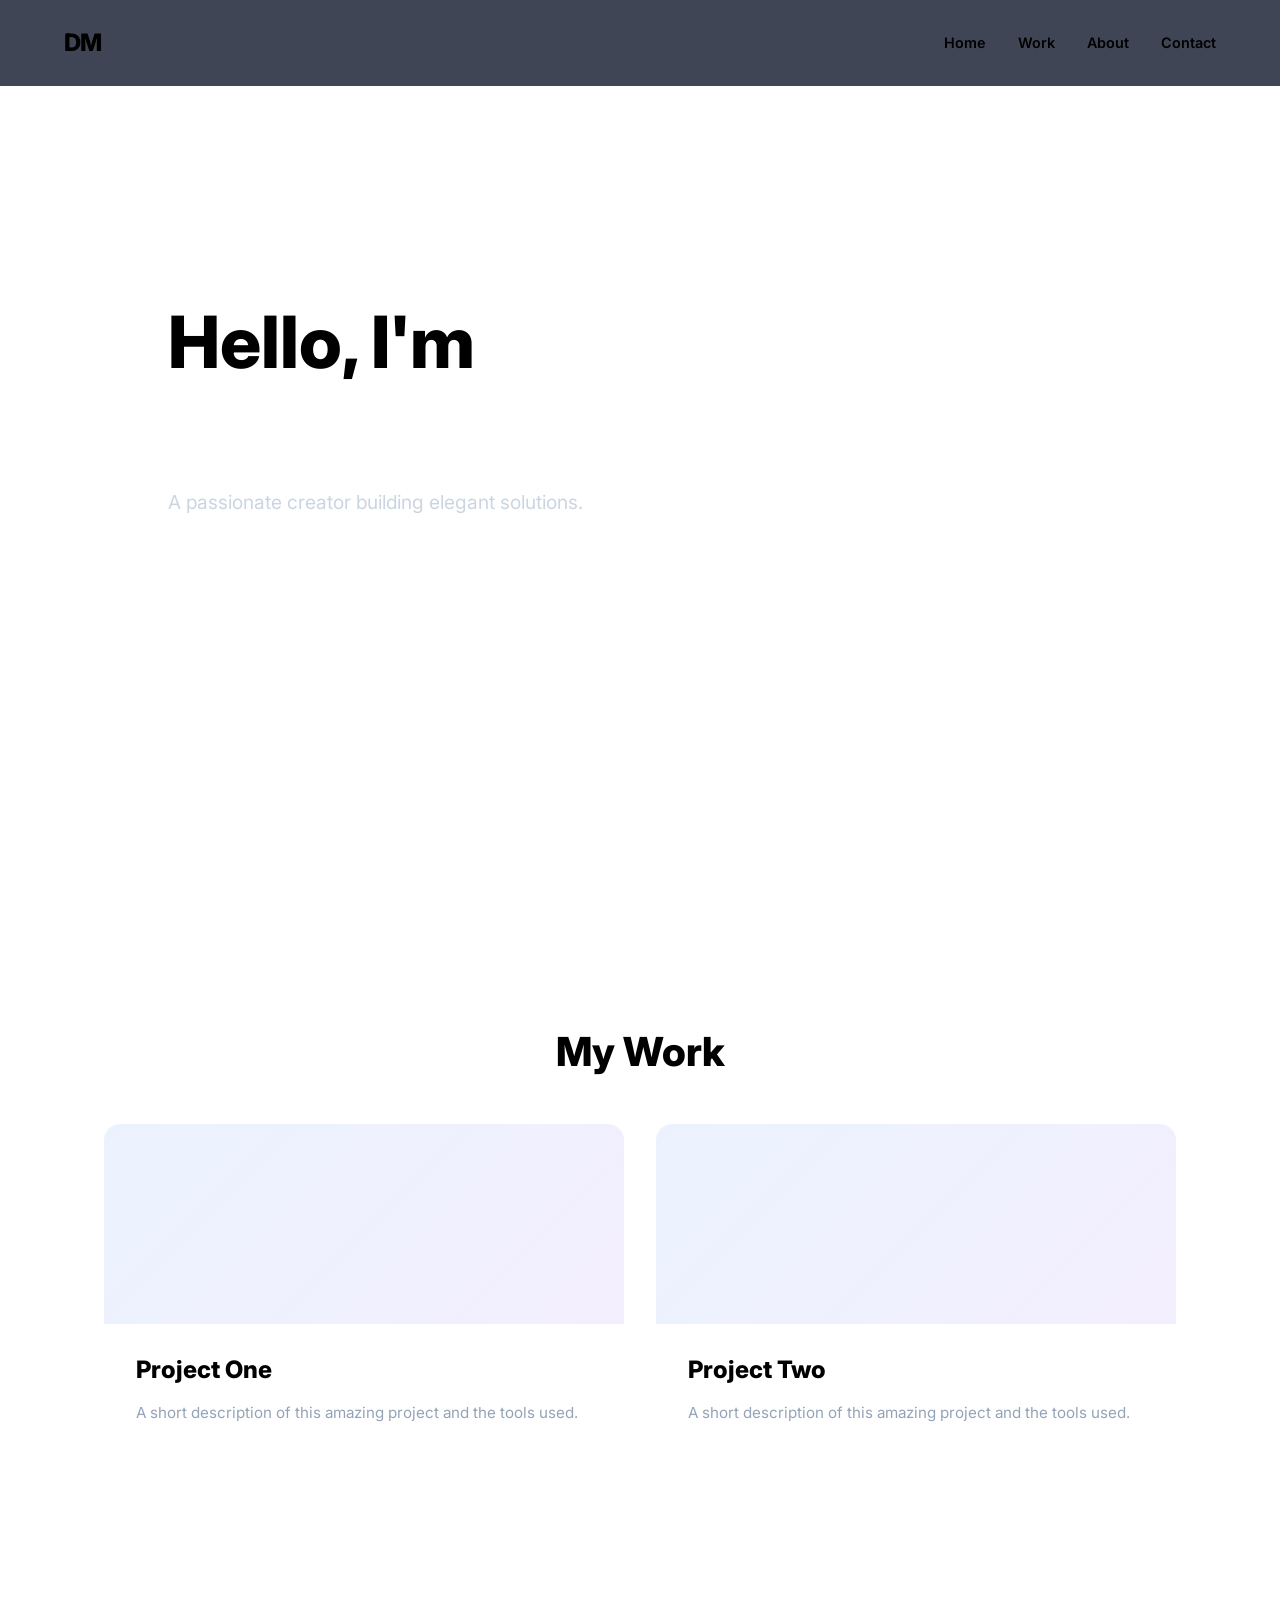
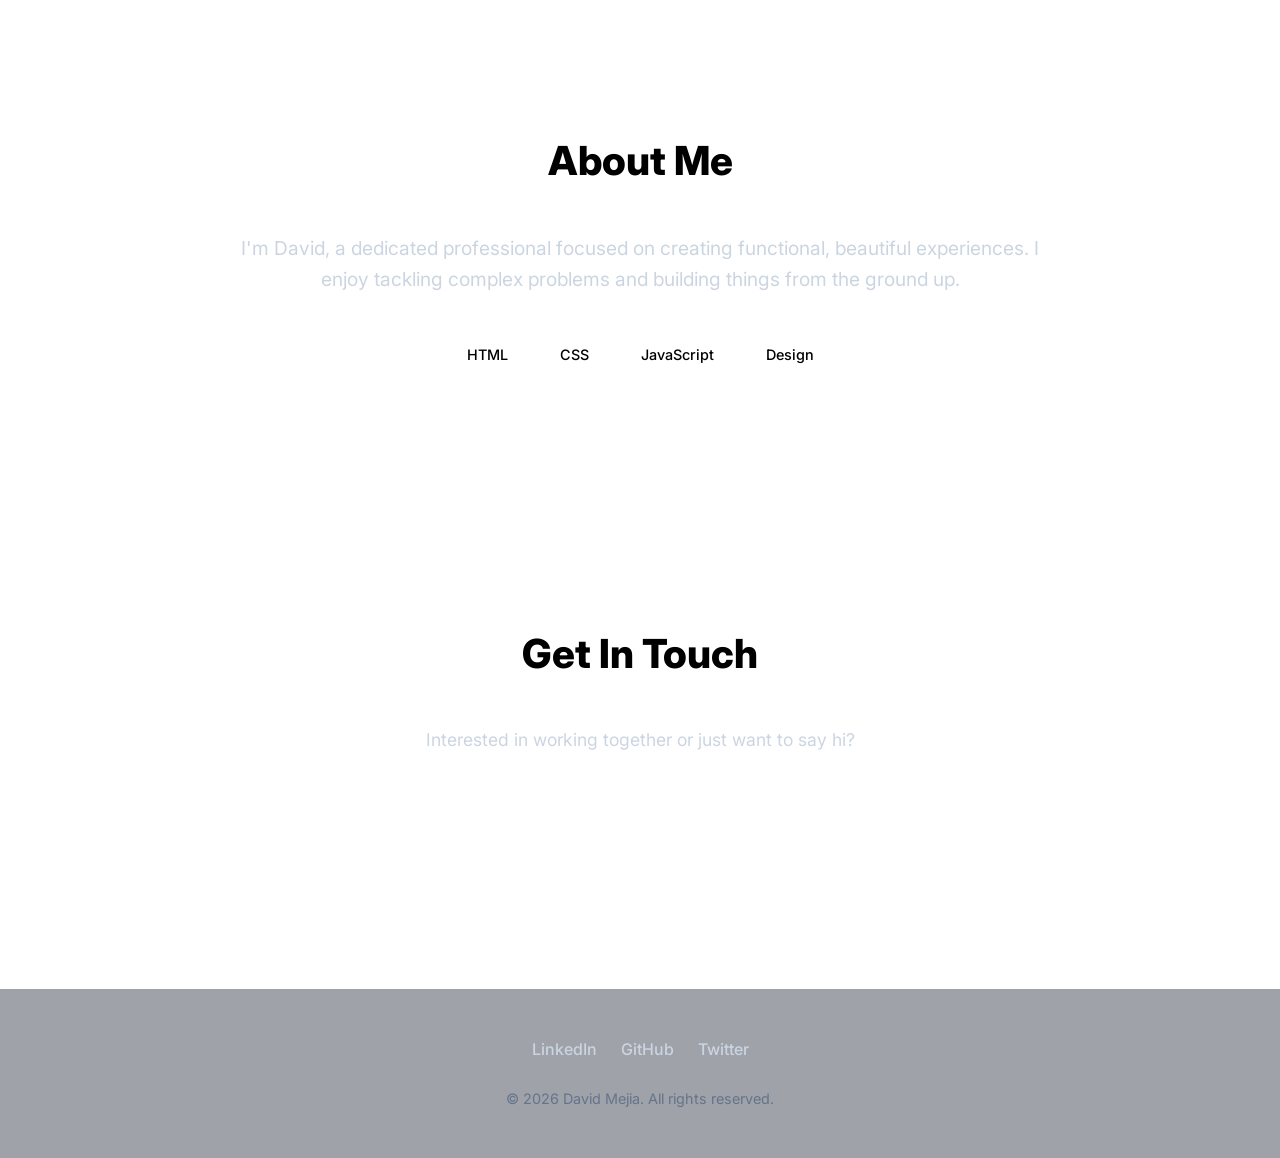
==== index.html @ f3f40699 "new edits" ====
<!DOCTYPE html>
<html lang="en">
<head>
    <meta charset="UTF-8">
    <meta name="viewport" content="width=device-width, initial-scale=1.0">
    <title>David Mejia | Portfolio</title>
    <meta name="description" content="Portfolio of David Mejia.">
    <link rel="preconnect" href="https://fonts.googleapis.com">
    <link rel="preconnect" href="https://fonts.gstatic.com" crossorigin>
    <link href="https://fonts.googleapis.com/css2?family=Inter:wght@300;400;600;800&display=swap" rel="stylesheet">
    <link rel="stylesheet" href="mejiadav.css">
</head>
<body>
    <nav class="navbar">
        <a href="#home" class="logo">DM</a>
        <ul class="nav-links" id="navLinks">
            <li><a href="#home">Home</a></li>
            <li><a href="work.html">Work</a></li>
            <li><a href="#about">About</a></li>
            <li><a href="#contact">Contact</a></li>
        </ul>
        <div class="hamburger" id="hamburger">
            <span class="bar"></span>
            <span class="bar"></span>
            <span class="bar"></span>
        </div>
    </nav>

    <main>
        <section id="home" class="hero section">
            <div class="hero-shape"></div>
            <div class="hero-content">
                <h1>Hello, I'm <span class="highlight">David Mejia</span></h1>
                <p>A passionate creator building elegant solutions.</p>
                <a href="work.html" class="btn">Here's my work &rarr;</a>
            </div>
        </section>

        <section id="work" class="section">
            <h2>My Work</h2>
            <div class="project-grid">
                <a href="work.html" class="project-card">
                    <div class="project-img-placeholder"></div>
                    <div class="project-info">
                        <h3>Project One</h3>
                        <p>A short description of this amazing project and the tools used.</p>
                    </div>
                </a>
                <div class="project-card">
                    <div class="project-img-placeholder"></div>
                    <div class="project-info">
                        <h3>Project Two</h3>
                        <p>A short description of this amazing project and the tools used.</p>
                    </div>
                </div>
            </div>
        </section>

        <section id="about" class="section">
            <h2>About Me</h2>
            <p class="section-text">
                I'm David, a dedicated professional focused on creating functional, beautiful experiences.
                I enjoy tackling complex problems and building things from the ground up.
            </p>
            <div class="skills">
                <span class="skill-tag">HTML</span>
                <span class="skill-tag">CSS</span>
                <span class="skill-tag">JavaScript</span>
                <span class="skill-tag">Design</span>
            </div>
        </section>

        <section id="contact" class="section contact">
            <h2>Get In Touch</h2>
            <p class="section-text">Interested in working together or just want to say hi?</p>
            <a href="mailto:davidmejia14420@gmail.com" class="btn btn-outline contact-btn">Email Me</a>
        </section>
    </main>

    <footer class="footer">
        <div class="footer-content">
            <div class="socials">
                <a href="#" class="social-link">LinkedIn</a>
                <a href="#" class="social-link">GitHub</a>
                <a href="#" class="social-link">Twitter</a>
            </div>
            <p>&copy; 2026 David Mejia. All rights reserved.</p>
        </div>
    </footer>

    <script>
        const hamburger = document.getElementById('hamburger');
        const navLinks = document.getElementById('navLinks');
        if (hamburger) {
            hamburger.addEventListener('click', () => {
                hamburger.classList.toggle('active');
                navLinks.classList.toggle('active');
            });
        }
    </script>
</body>
</html>
---- mejiadav.css ----
root {
    --bg-color: #0f172a;
    --text-color: #f8fafc;
    --primary-color: #3b82f6;
    --secondary-color: #8b5cf6;
    --card-bg: rgba(30, 41, 59, 0.7);
    --border-color: rgba(255, 255, 255, 0.1);
}

* {
    margin: 0;
    padding: 0;
    box-sizing: border-box;
}

body {
    font-family: 'Inter', sans-serif;
    background-color: var(--bg-color);
    color: var(--text-color);
    line-height: 1.6;
    overflow-x: hidden;
}

html {
    scroll-behavior: smooth;
}

/* Typography */
h1, h2, h3 {
    font-weight: 800;
    line-height: 1.2;
}

a {
    text-decoration: none;
    color: inherit;
}

/* Navbar */
.navbar {
    position: fixed;
    top: 0;
    width: 100%;
    padding: 1.5rem 5%;
    display: flex;
    justify-content: space-between;
    align-items: center;
    z-index: 100;
    background: rgba(15, 23, 42, 0.8);
    backdrop-filter: blur(12px);
    border-bottom: 1px solid var(--border-color);
    transition: all 0.3s ease;
}

.logo {
    font-size: 1.5rem;
    font-weight: 800;
    letter-spacing: -1px;
}

.nav-links {
    display: flex;
    list-style: none;
    gap: 2rem;
}

.nav-links a {
    font-size: 0.9rem;
    font-weight: 600;
    transition: color 0.3s ease;
}

.nav-links a:hover {
    color: var(--primary-color);
}

.hamburger {
    display: none;
    cursor: pointer;
}

.bar {
    display: block;
    width: 25px;
    height: 3px;
    margin: 5px auto;
    transition: all 0.3s ease-in-out;
    background-color: var(--text-color);
}

/* Buttons */
.btn {
    display: inline-block;
    padding: 0.8rem 2rem;
    background: linear-gradient(135deg, var(--primary-color), var(--secondary-color));
    color: white;
    font-weight: 600;
    border-radius: 50px;
    transition: transform 0.3s ease, box-shadow 0.3s ease;
    border: none;
    cursor: pointer;
}

.btn:hover {
    transform: translateY(-2px);
    box-shadow: 0 10px 20px rgba(59, 130, 246, 0.3);
}

.btn-outline {
    background: transparent;
    border: 2px solid var(--primary-color);
}

.btn-outline:hover {
    background: rgba(59, 130, 246, 0.1);
    box-shadow: none;
}

/* Sections */
.section {
    padding: 8rem 5%;
    max-width: 1200px;
    margin: 0 auto;
}

.section h2 {
    font-size: 2.5rem;
    margin-bottom: 3rem;
    text-align: center;
}

.section-text {
    max-width: 800px;
    margin: 0 auto;
    text-align: center;
    font-size: 1.2rem;
    color: #cbd5e1;
}

/* Hero */
.hero {
    height: 100vh;
    display: flex;
    align-items: center;
    justify-content: space-between;
    padding: 0 10%;
    position: relative;
    overflow: hidden;
}

.hero-content {
    max-width: 600px;
    z-index: 2;
}

.hero h1 {
    font-size: 4.5rem;
    margin-bottom: 1rem;
}

.highlight {
    background: linear-gradient(270deg, var(--primary-color), #06b6d4, var(--secondary-color), var(--primary-color));
    background-size: 200% 200%;
    -webkit-background-clip: text;
    -webkit-text-fill-color: transparent;
    animation: gradientShift 4s ease infinite;
    display: inline-block;
}

@keyframes gradientShift {
    0% { background-position: 0% 50%; }
    50% { background-position: 100% 50%; }
    100% { background-position: 0% 50%; }
}

.skill-tag {
    background: rgba(255, 255, 255, 0.05);
    border: 1px solid var(--border-color);
    padding: 0.5rem 1.25rem;
    border-radius: 9999px;
    font-size: 0.9rem;
    font-weight: 500;
    color: var(--primary-color);
    backdrop-filter: blur(4px);
    transition: all 0.3s ease;
}

.skill-tag:hover {
    background: rgba(59, 130, 246, 0.2);
    transform: translateY(-2px);
    box-shadow: 0 4px 12px rgba(59, 130, 246, 0.3);
}

.hero p {
    font-size: 1.2rem;
    color: #cbd5e1;
    margin-bottom: 2rem;
}

.hero-shape {
    position: absolute;
    right: 5%;
    top: 50%;
    transform: translateY(-50%);
    width: 40vw;
    height: 40vw;
    background: radial-gradient(circle, var(--secondary-color) 0%, transparent 70%);
    opacity: 0.3;
    border-radius: 50%;
    filter: blur(60px);
    z-index: 1;
    animation: float 8s ease-in-out infinite;
}

@keyframes float {
    0% { transform: translateY(-50%) scale(1); }
    50% { transform: translateY(-55%) scale(1.05); }
    100% { transform: translateY(-50%) scale(1); }
}

/* Projects */
.project-grid {
    display: grid;
    grid-template-columns: repeat(auto-fit, minmax(300px, 1fr));
    gap: 2rem;
}

.project-card {
    background: var(--card-bg);
    border: 1px solid var(--border-color);
    border-radius: 16px;
    transition: transform 0.3s ease, border-color 0.3s ease, box-shadow 0.3s ease;
    backdrop-filter: blur(10px);
    display: block;
    overflow: hidden;
}

.project-card:hover {
    transform: translateY(-5px);
    border-color: var(--primary-color);
    box-shadow: 0 10px 30px rgba(0, 0, 0, 0.2);
}

.project-img-placeholder {
    width: 100%;
    height: 200px;
    background: linear-gradient(135deg, rgba(59, 130, 246, 0.1), rgba(139, 92, 246, 0.1));
    border-bottom: 1px solid var(--border-color);
    position: relative;
    overflow: hidden;
}

.project-img-placeholder::after {
    content: '';
    position: absolute;
    top: 0;
    left: -100%;
    width: 50%;
    height: 100%;
    background: linear-gradient(to right, transparent, rgba(255,255,255,0.05), transparent);
    transform: skewX(-20deg);
    animation: shine 4s infinite;
}

@keyframes shine {
    0% { left: -100%; }
    20% { left: 200%; }
    100% { left: 200%; }
}

.project-info {
    padding: 2rem;
}

.project-card:hover {
    transform: translateY(-5px);
    border-color: var(--primary-color);
}

.project-card h3 {
    margin-bottom: 1rem;
    font-size: 1.5rem;
}

.project-card p {
    color: #94a3b8;
    margin-bottom: 1.5rem;
    font-size: 0.95rem;
}

.project-link {
    color: var(--primary-color);
    font-weight: 600;
}

.project-link:hover {
    text-decoration: underline;
}

/* Contact */
.contact {
    text-align: center;
}

.contact p {
    color: #cbd5e1;
    margin-bottom: 2rem;
    font-size: 1.1rem;
}

.contact-btn {
    margin-top: 1.5rem;
}

/* Skills */
.skills {
    display: flex;
    gap: 0.75rem;
    justify-content: center;
    flex-wrap: wrap;
    margin-top: 2.5rem;
}

/* Footer */
.footer {
    padding: 3rem 5%;
    border-top: 1px solid var(--border-color);
    background: rgba(15, 23, 42, 0.4);
}

.footer-content {
    max-width: 1200px;
    margin: 0 auto;
    display: flex;
    flex-direction: column;
    align-items: center;
    gap: 1.5rem;
}

.socials {
    display: flex;
    gap: 1.5rem;
}

.social-link {
    color: #cbd5e1;
    font-weight: 500;
    transition: color 0.3s ease;
}

.social-link:hover {
    color: var(--primary-color);
}

.footer p {
    color: #64748b;
    font-size: 0.9rem;
}

/* Responsive */
@media (max-width: 768px) {
    .nav-links {
        position: fixed;
        left: -100%;
        top: 70px;
        gap: 0;
        flex-direction: column;
        background: var(--bg-color);
        width: 100%;
        text-align: center;
        transition: 0.3s;
        border-bottom: 1px solid var(--border-color);
    }

    .nav-links.active {
        left: 0;
    }

    .nav-links li {
        margin: 1.5rem 0;
    }

    .hamburger {
        display: block;
    }

    .hamburger.active .bar:nth-child(2) {
        opacity: 0;
    }

    .hamburger.active .bar:nth-child(1) {
        transform: translateY(8px) rotate(45deg);
    }

    .hamburger.active .bar:nth-child(3) {
        transform: translateY(-8px) rotate(-45deg);
    }

    .hero {
        padding: 0 5%;
        text-align: center;
        justify-content: center;
    }

    .hero-content {
        margin-top: -50px;
    }

    .hero h1 {
        font-size: 3rem;
    }

    .hero-shape {
        width: 80vw;
        height: 80vw;
        right: 10%;
    }
}
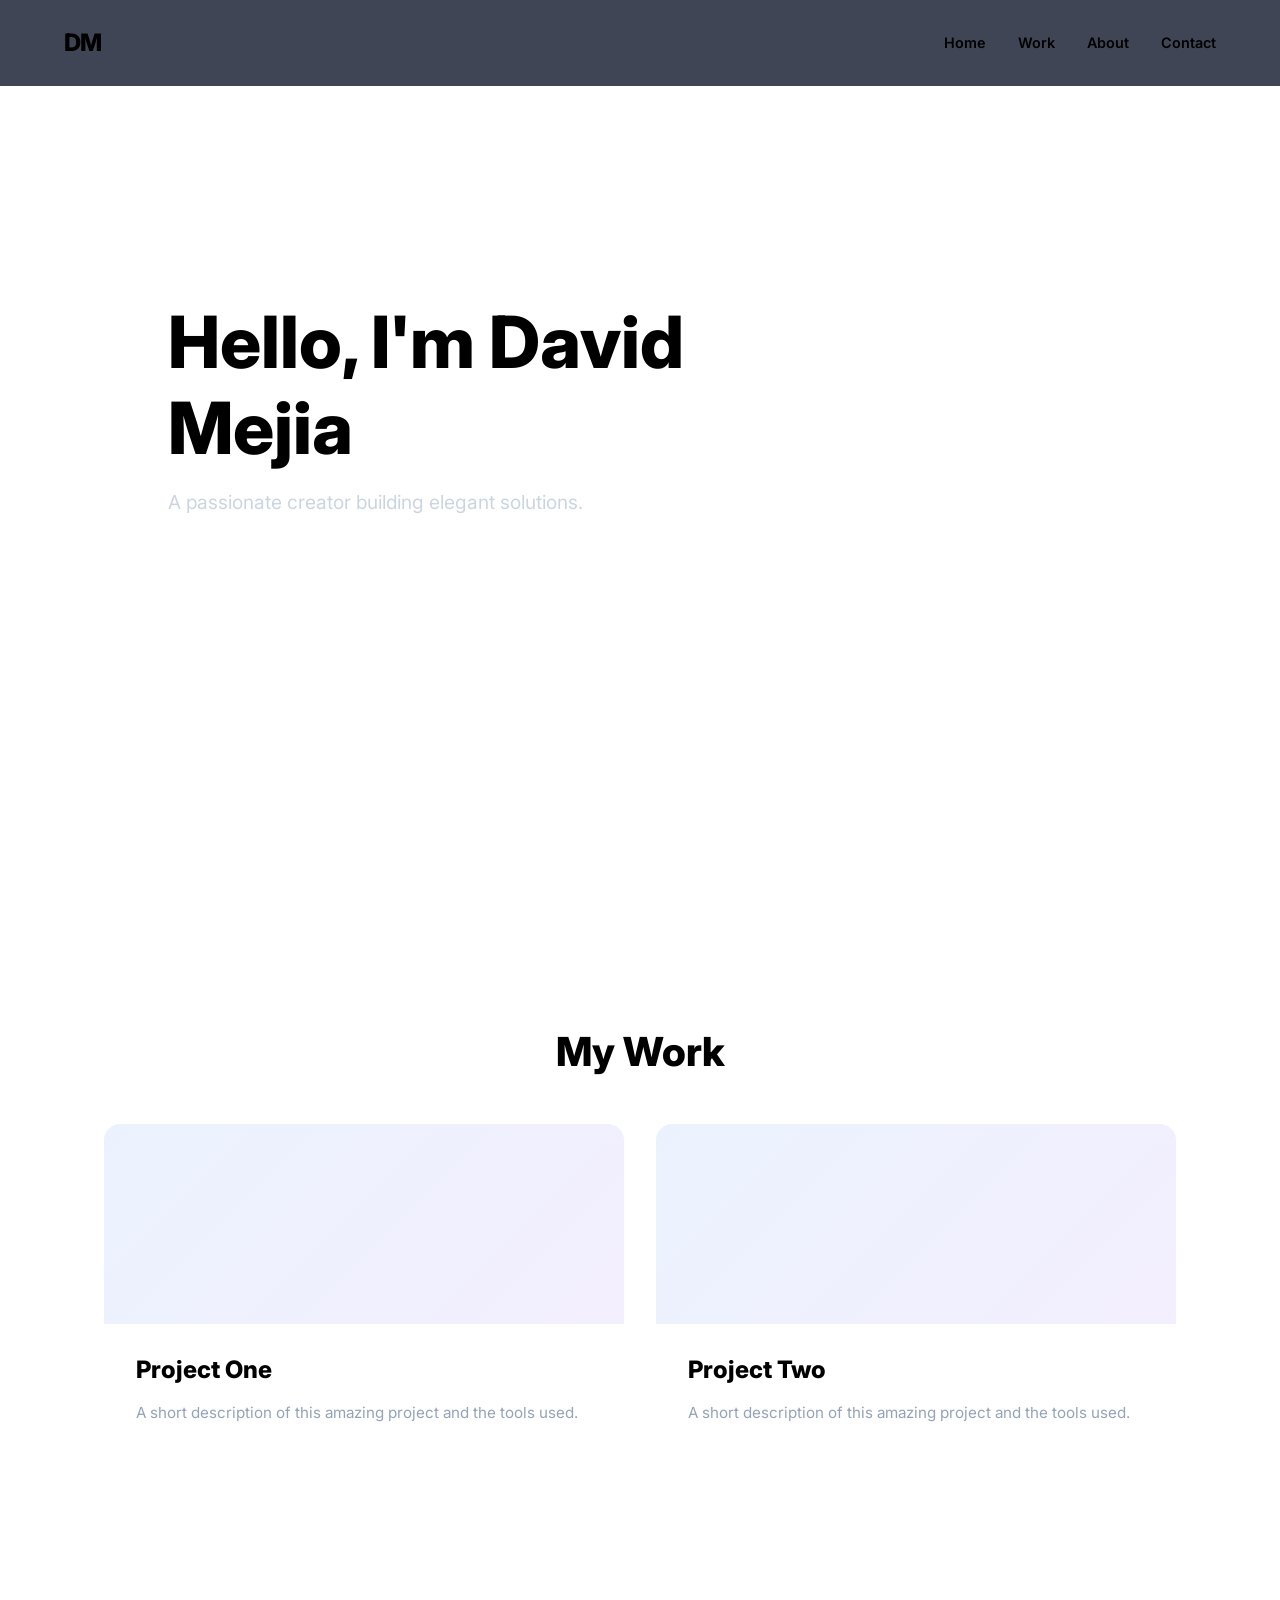
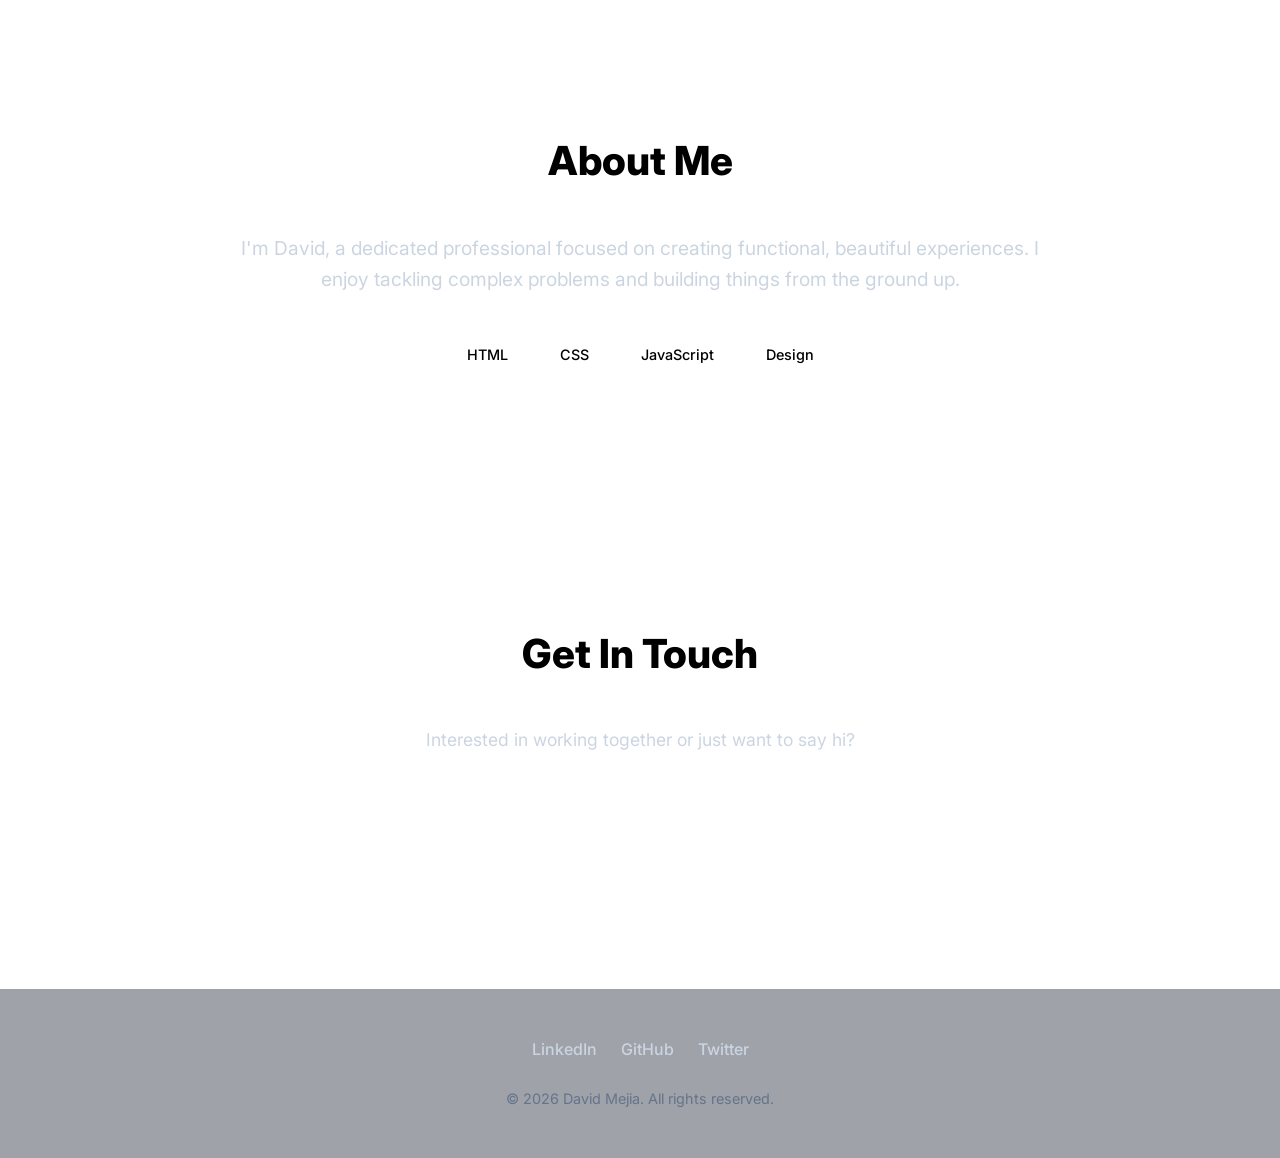
==== commit c1d13352: "update" ====
--- a/index.html
+++ b/index.html
@@ -15,7 +15,7 @@
         <a href="#home" class="logo">DM</a>
         <ul class="nav-links" id="navLinks">
             <li><a href="#home">Home</a></li>
-            <li><a href="work.html">Work</a></li>
+            <li><a href="#work">Work</a></li>
             <li><a href="#about">About</a></li>
             <li><a href="#contact">Contact</a></li>
         </ul>
@@ -30,7 +30,7 @@
         <section id="home" class="hero section">
             <div class="hero-shape"></div>
             <div class="hero-content">
-                <h1>Hello, I'm <span class="highlight">David Mejia</span></h1>
+                <h1>Hello, I'm David Mejia</h1>
                 <p>A passionate creator building elegant solutions.</p>
                 <a href="work.html" class="btn">Here's my work &rarr;</a>
             </div>
@@ -46,13 +46,13 @@
                         <p>A short description of this amazing project and the tools used.</p>
                     </div>
                 </a>
-                <div class="project-card">
+                <a href="work2.html" class="project-card">
                     <div class="project-img-placeholder"></div>
                     <div class="project-info">
                         <h3>Project Two</h3>
                         <p>A short description of this amazing project and the tools used.</p>
                     </div>
-                </div>
+                </a>
             </div>
         </section>
 
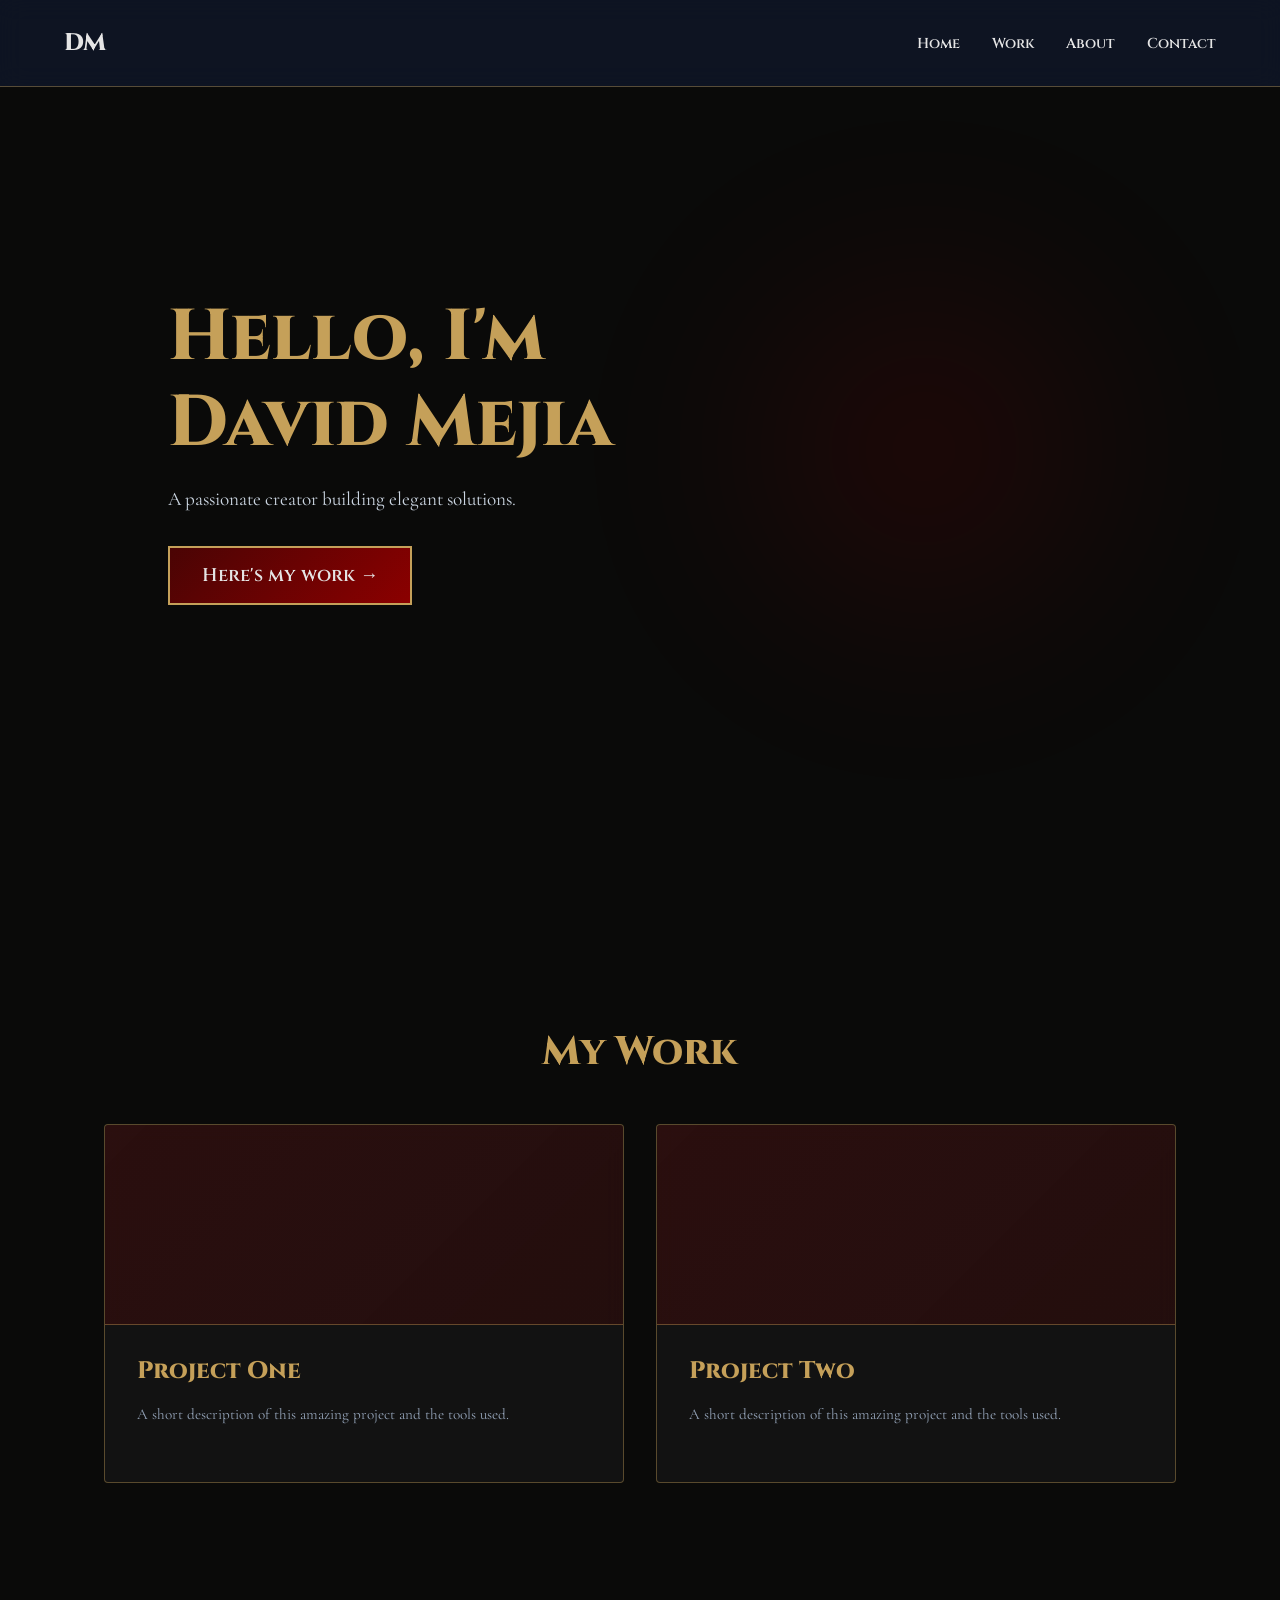
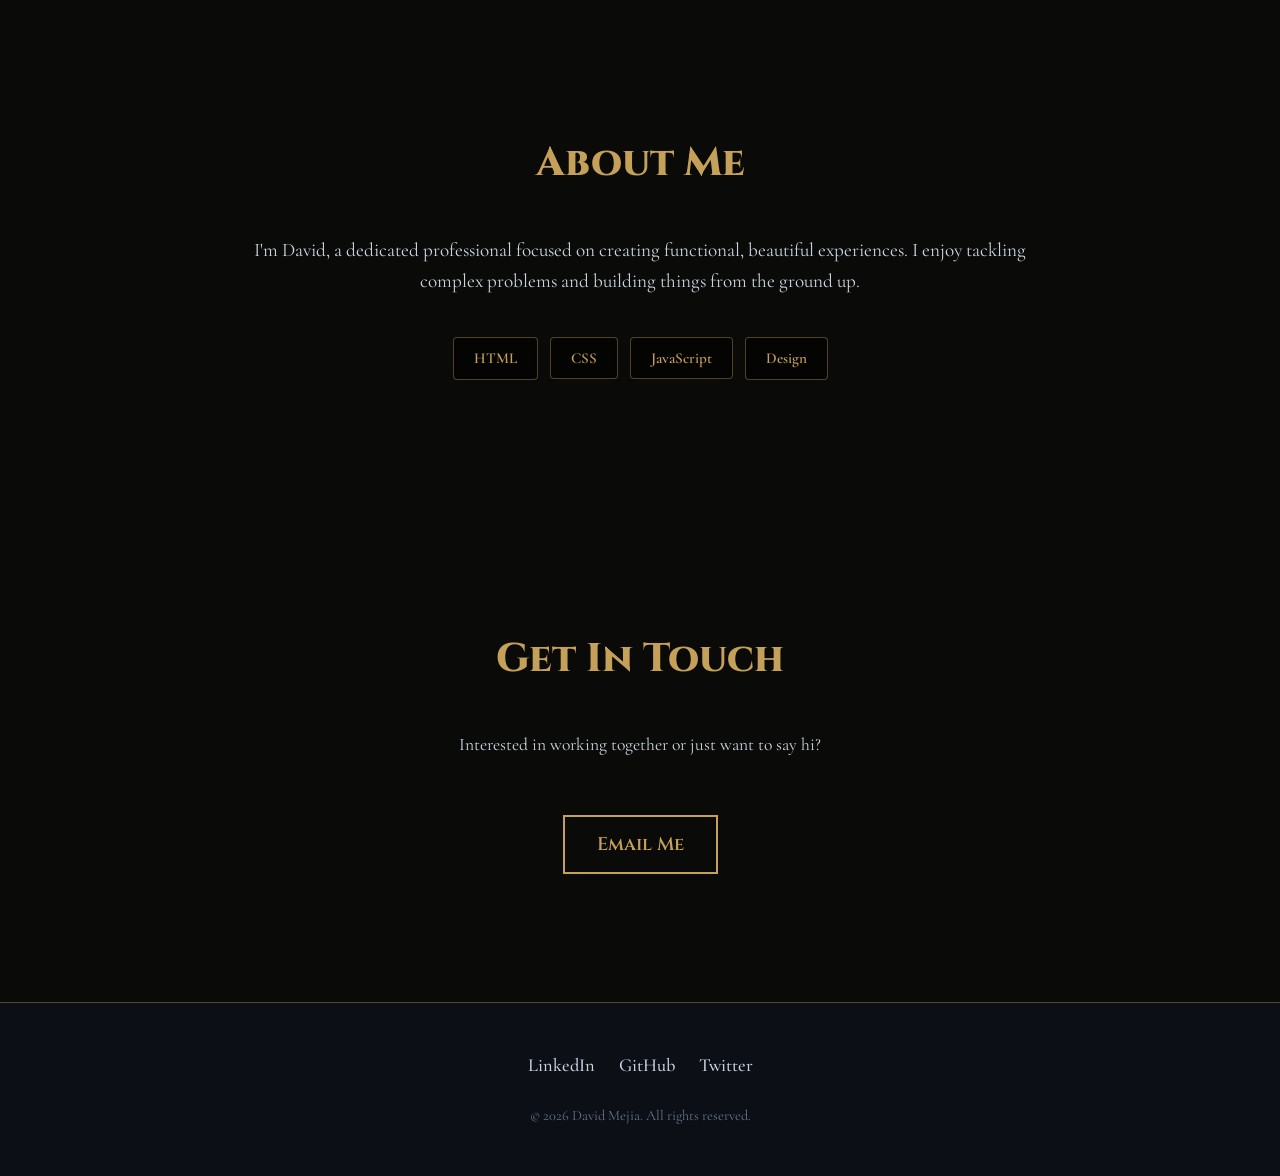
==== commit 92af0f3b: "new font" ====
--- a/index.html
+++ b/index.html
@@ -7,7 +7,7 @@
     <meta name="description" content="Portfolio of David Mejia.">
     <link rel="preconnect" href="https://fonts.googleapis.com">
     <link rel="preconnect" href="https://fonts.gstatic.com" crossorigin>
-    <link href="https://fonts.googleapis.com/css2?family=Inter:wght@300;400;600;800&display=swap" rel="stylesheet">
+    <link href="https://fonts.googleapis.com/css2?family=Cinzel:wght@600;800&family=Cormorant+Garamond:ital,wght@0,400;0,600;1,400&display=swap" rel="stylesheet">
     <link rel="stylesheet" href="mejiadav.css">
 </head>
 <body>
--- a/mejiadav.css
+++ b/mejiadav.css
@@ -1,10 +1,11 @@
-root {
-    --bg-color: #0f172a;
-    --text-color: #f8fafc;
-    --primary-color: #3b82f6;
-    --secondary-color: #8b5cf6;
-    --card-bg: rgba(30, 41, 59, 0.7);
-    --border-color: rgba(255, 255, 255, 0.1);
+:root {
+    --bg-color: #0a0a09;
+    --text-color: #e5e5e5;
+    --primary-color: #8b0000;
+    --secondary-color: #4a0404;
+    --card-bg: rgba(20, 20, 20, 0.85);
+    --border-color: rgba(197, 160, 89, 0.4);
+    --accent-color: #c5a059;
 }
 
 * {
@@ -14,7 +15,8 @@
 }
 
 body {
-    font-family: 'Inter', sans-serif;
+    font-family: 'Cormorant Garamond', serif;
+    font-size: 1.15rem;
     background-color: var(--bg-color);
     color: var(--text-color);
     line-height: 1.6;
@@ -26,9 +28,14 @@
 }
 
 /* Typography */
+h1, h2, h3, .logo, .nav-links a, .btn {
+    font-family: 'Cinzel', serif;
+}
+
 h1, h2, h3 {
     font-weight: 800;
     line-height: 1.2;
+    color: var(--accent-color);
 }
 
 a {
@@ -92,28 +99,29 @@
 .btn {
     display: inline-block;
     padding: 0.8rem 2rem;
-    background: linear-gradient(135deg, var(--primary-color), var(--secondary-color));
-    color: white;
+    background: linear-gradient(135deg, var(--secondary-color), var(--primary-color));
+    color: var(--text-color);
     font-weight: 600;
-    border-radius: 50px;
+    border-radius: 0;
+    border: 2px solid var(--accent-color);
     transition: transform 0.3s ease, box-shadow 0.3s ease;
-    border: none;
     cursor: pointer;
 }
 
 .btn:hover {
     transform: translateY(-2px);
-    box-shadow: 0 10px 20px rgba(59, 130, 246, 0.3);
+    box-shadow: 0 10px 20px rgba(139, 0, 0, 0.4);
 }
 
 .btn-outline {
     background: transparent;
-    border: 2px solid var(--primary-color);
+    border: 2px solid var(--accent-color);
+    color: var(--accent-color);
 }
 
 .btn-outline:hover {
-    background: rgba(59, 130, 246, 0.1);
-    box-shadow: none;
+    background: rgba(139, 0, 0, 0.2);
+    box-shadow: 0 0 10px rgba(197, 160, 89, 0.2);
 }
 
 /* Sections */
@@ -174,21 +182,21 @@
 }
 
 .skill-tag {
-    background: rgba(255, 255, 255, 0.05);
+    background: rgba(0, 0, 0, 0.6);
     border: 1px solid var(--border-color);
     padding: 0.5rem 1.25rem;
-    border-radius: 9999px;
-    font-size: 0.9rem;
-    font-weight: 500;
-    color: var(--primary-color);
+    border-radius: 4px;
+    font-size: 0.95rem;
+    font-weight: 600;
+    color: var(--accent-color);
     backdrop-filter: blur(4px);
     transition: all 0.3s ease;
 }
 
 .skill-tag:hover {
-    background: rgba(59, 130, 246, 0.2);
+    background: rgba(139, 0, 0, 0.2);
     transform: translateY(-2px);
-    box-shadow: 0 4px 12px rgba(59, 130, 246, 0.3);
+    box-shadow: 0 4px 12px rgba(139, 0, 0, 0.5);
 }
 
 .hero p {
@@ -204,12 +212,12 @@
     transform: translateY(-50%);
     width: 40vw;
     height: 40vw;
-    background: radial-gradient(circle, var(--secondary-color) 0%, transparent 70%);
-    opacity: 0.3;
+    background: radial-gradient(circle, var(--primary-color) 0%, transparent 70%);
+    opacity: 0.2;
     border-radius: 50%;
-    filter: blur(60px);
+    filter: blur(80px);
     z-index: 1;
-    animation: float 8s ease-in-out infinite;
+    animation: float 12s ease-in-out infinite;
 }
 
 @keyframes float {
@@ -228,7 +236,7 @@
 .project-card {
     background: var(--card-bg);
     border: 1px solid var(--border-color);
-    border-radius: 16px;
+    border-radius: 4px;
     transition: transform 0.3s ease, border-color 0.3s ease, box-shadow 0.3s ease;
     backdrop-filter: blur(10px);
     display: block;
@@ -238,13 +246,13 @@
 .project-card:hover {
     transform: translateY(-5px);
     border-color: var(--primary-color);
-    box-shadow: 0 10px 30px rgba(0, 0, 0, 0.2);
+    box-shadow: 0 10px 30px rgba(139, 0, 0, 0.4);
 }
 
 .project-img-placeholder {
     width: 100%;
     height: 200px;
-    background: linear-gradient(135deg, rgba(59, 130, 246, 0.1), rgba(139, 92, 246, 0.1));
+    background: linear-gradient(135deg, rgba(139, 0, 0, 0.2), rgba(74, 4, 4, 0.3));
     border-bottom: 1px solid var(--border-color);
     position: relative;
     overflow: hidden;
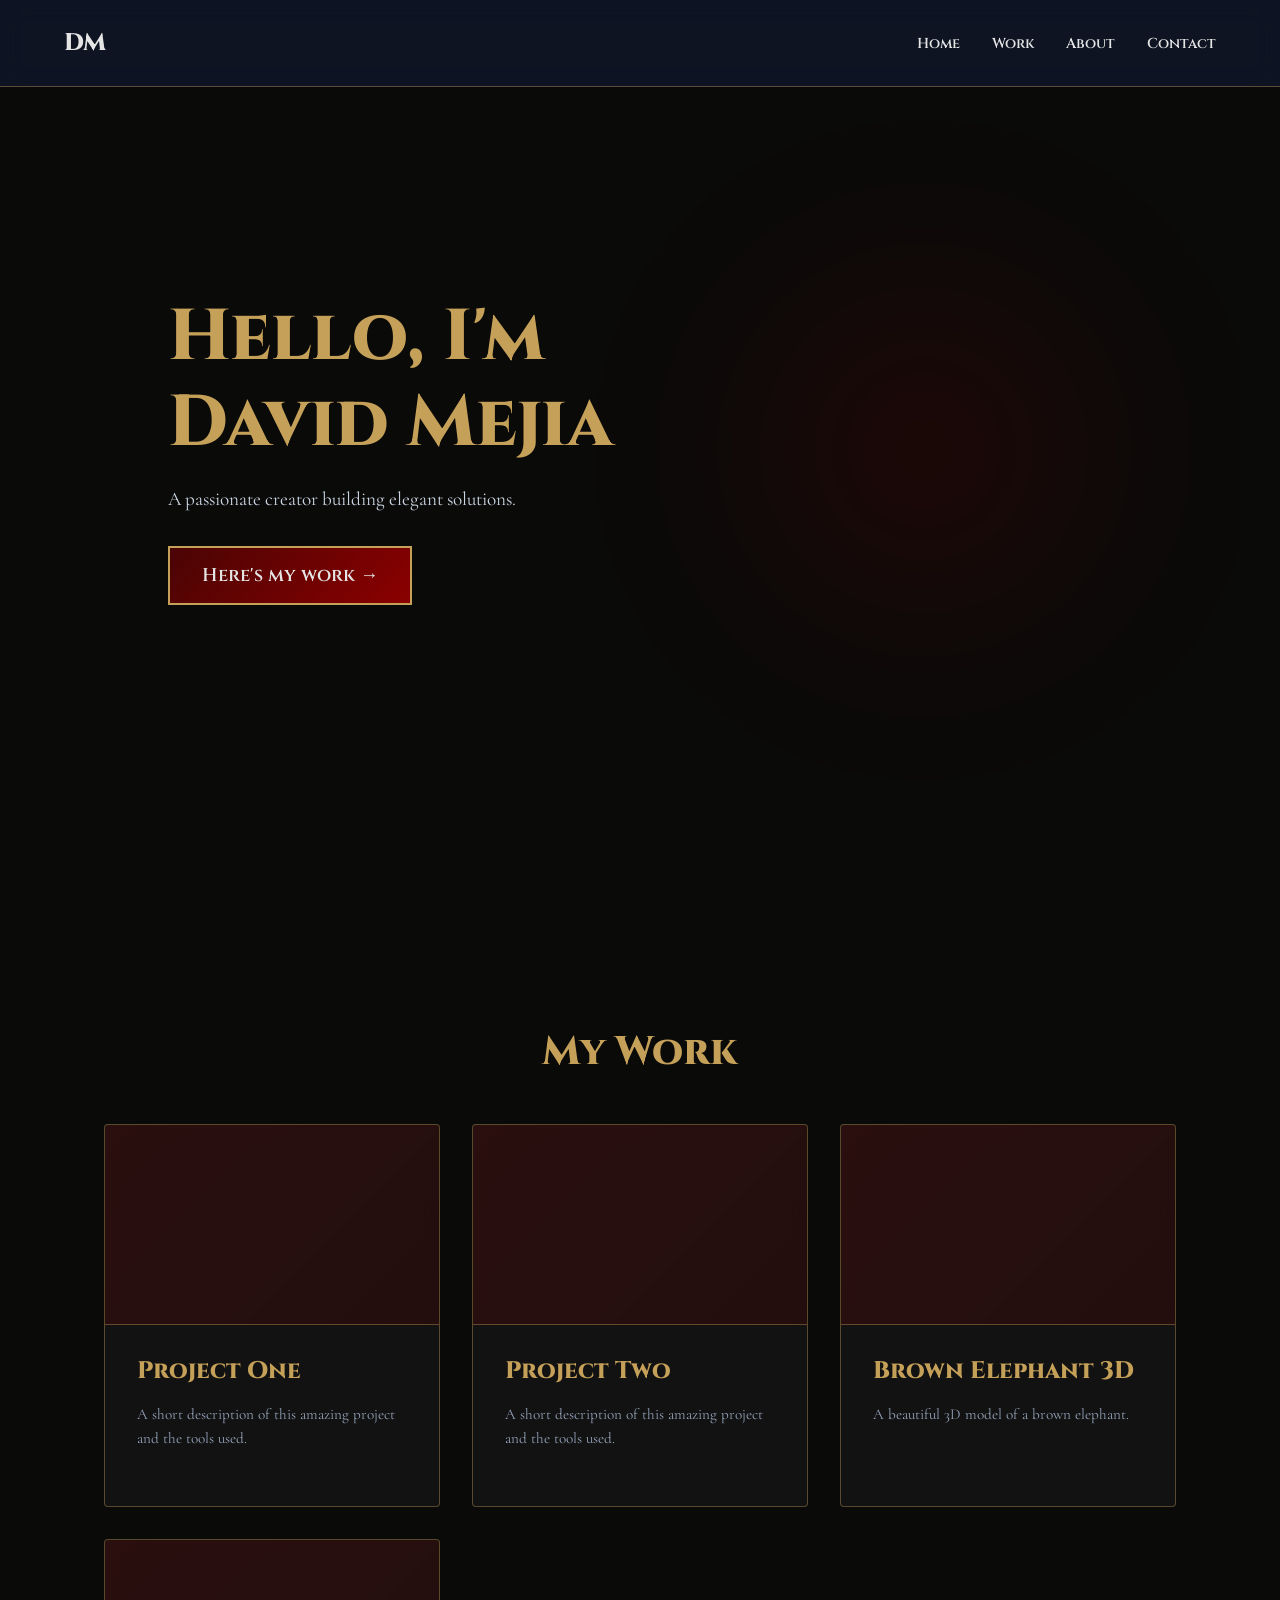
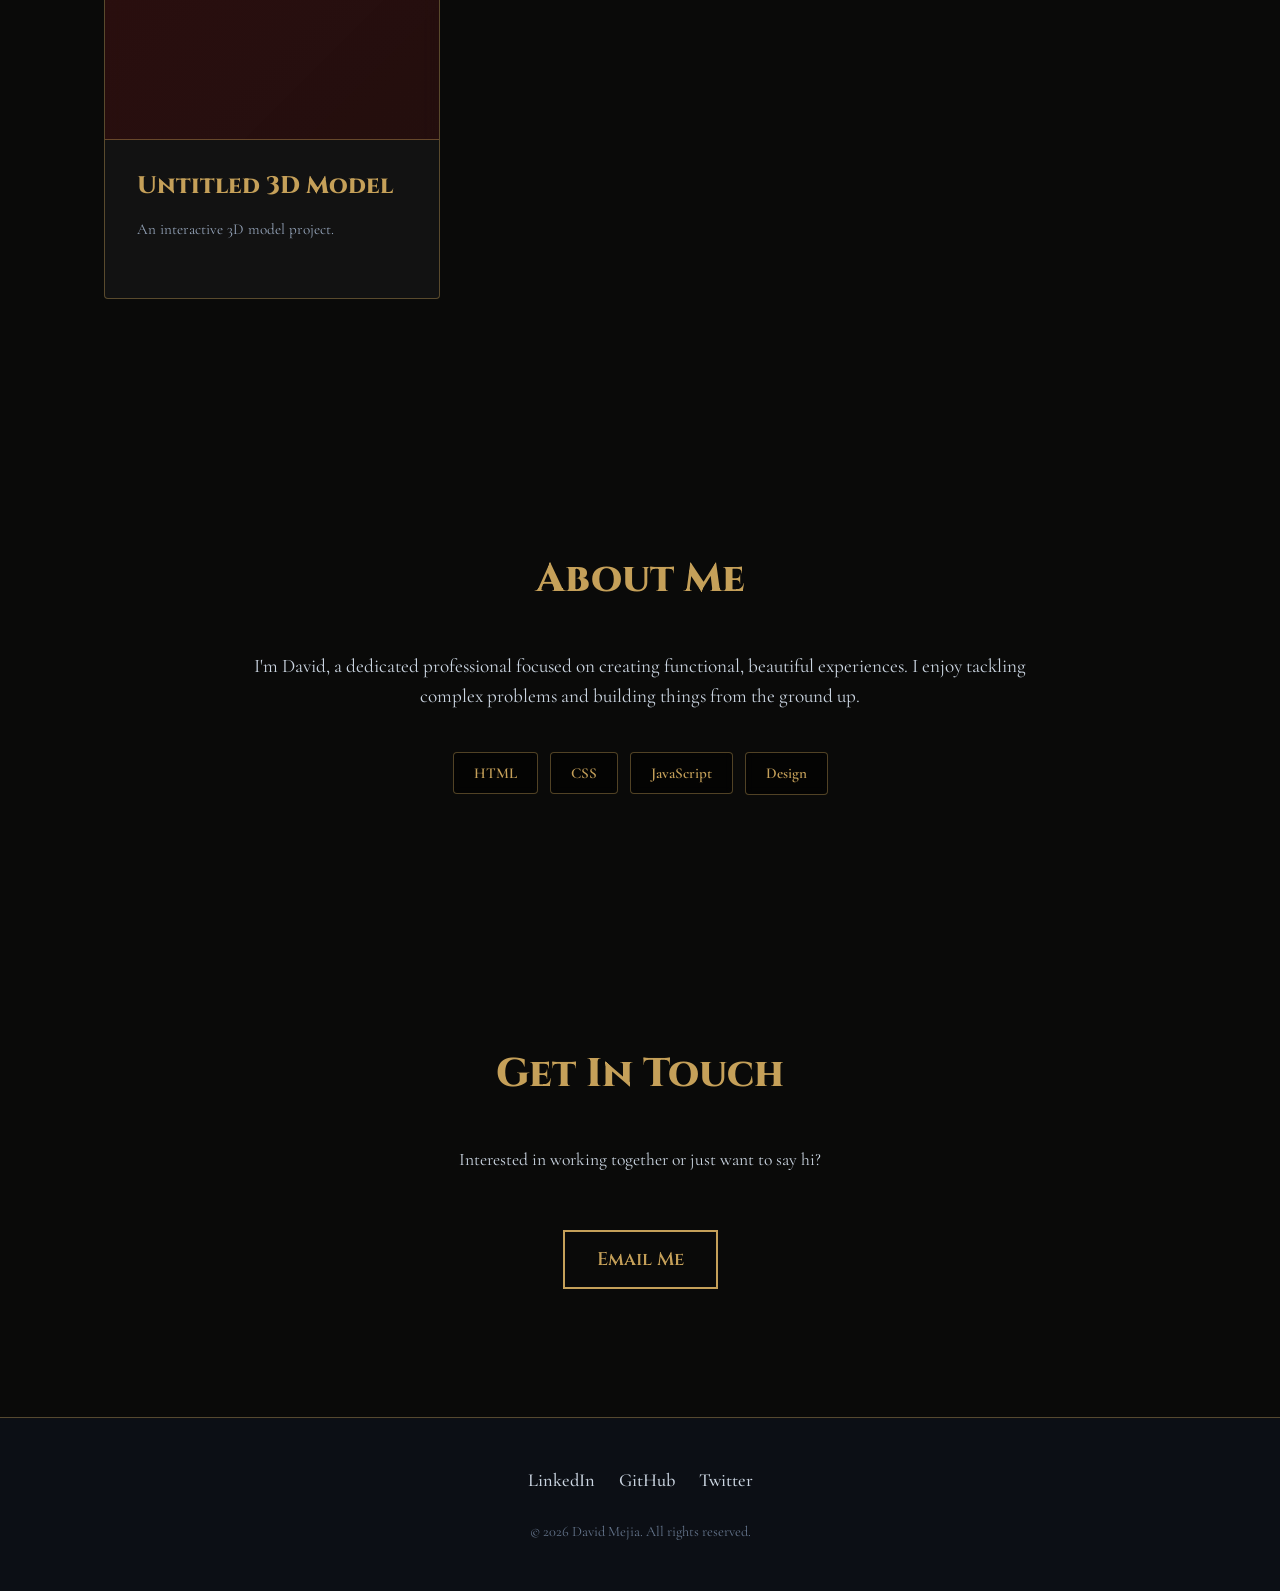
==== commit bf8174e5: "updates" ====
--- a/index.html
+++ b/index.html
@@ -53,6 +53,20 @@
                         <p>A short description of this amazing project and the tools used.</p>
                     </div>
                 </a>
+                <a href="work3.html" class="project-card">
+                    <div class="project-img-placeholder"></div>
+                    <div class="project-info">
+                        <h3>Brown Elephant 3D</h3>
+                        <p>A beautiful 3D model of a brown elephant.</p>
+                    </div>
+                </a>
+                <a href="work4.html" class="project-card">
+                    <div class="project-img-placeholder"></div>
+                    <div class="project-info">
+                        <h3>Untitled 3D Model</h3>
+                        <p>An interactive 3D model project.</p>
+                    </div>
+                </a>
             </div>
         </section>
 
--- a/mejiadav.css
+++ b/mejiadav.css
@@ -28,11 +28,18 @@
 }
 
 /* Typography */
-h1, h2, h3, .logo, .nav-links a, .btn {
+h1,
+h2,
+h3,
+.logo,
+.nav-links a,
+.btn {
     font-family: 'Cinzel', serif;
 }
 
-h1, h2, h3 {
+h1,
+h2,
+h3 {
     font-weight: 800;
     line-height: 1.2;
     color: var(--accent-color);
@@ -176,9 +183,17 @@
 }
 
 @keyframes gradientShift {
-    0% { background-position: 0% 50%; }
-    50% { background-position: 100% 50%; }
-    100% { background-position: 0% 50%; }
+    0% {
+        background-position: 0% 50%;
+    }
+
+    50% {
+        background-position: 100% 50%;
+    }
+
+    100% {
+        background-position: 0% 50%;
+    }
 }
 
 .skill-tag {
@@ -221,9 +236,17 @@
 }
 
 @keyframes float {
-    0% { transform: translateY(-50%) scale(1); }
-    50% { transform: translateY(-55%) scale(1.05); }
-    100% { transform: translateY(-50%) scale(1); }
+    0% {
+        transform: translateY(-50%) scale(1);
+    }
+
+    50% {
+        transform: translateY(-55%) scale(1.05);
+    }
+
+    100% {
+        transform: translateY(-50%) scale(1);
+    }
 }
 
 /* Projects */
@@ -265,15 +288,23 @@
     left: -100%;
     width: 50%;
     height: 100%;
-    background: linear-gradient(to right, transparent, rgba(255,255,255,0.05), transparent);
+    background: linear-gradient(to right, transparent, rgba(255, 255, 255, 0.05), transparent);
     transform: skewX(-20deg);
     animation: shine 4s infinite;
 }
 
 @keyframes shine {
-    0% { left: -100%; }
-    20% { left: 200%; }
-    100% { left: 200%; }
+    0% {
+        left: -100%;
+    }
+
+    20% {
+        left: 200%;
+    }
+
+    100% {
+        left: 200%;
+    }
 }
 
 .project-info {
@@ -423,4 +454,4 @@
         height: 80vw;
         right: 10%;
     }
-}
+}
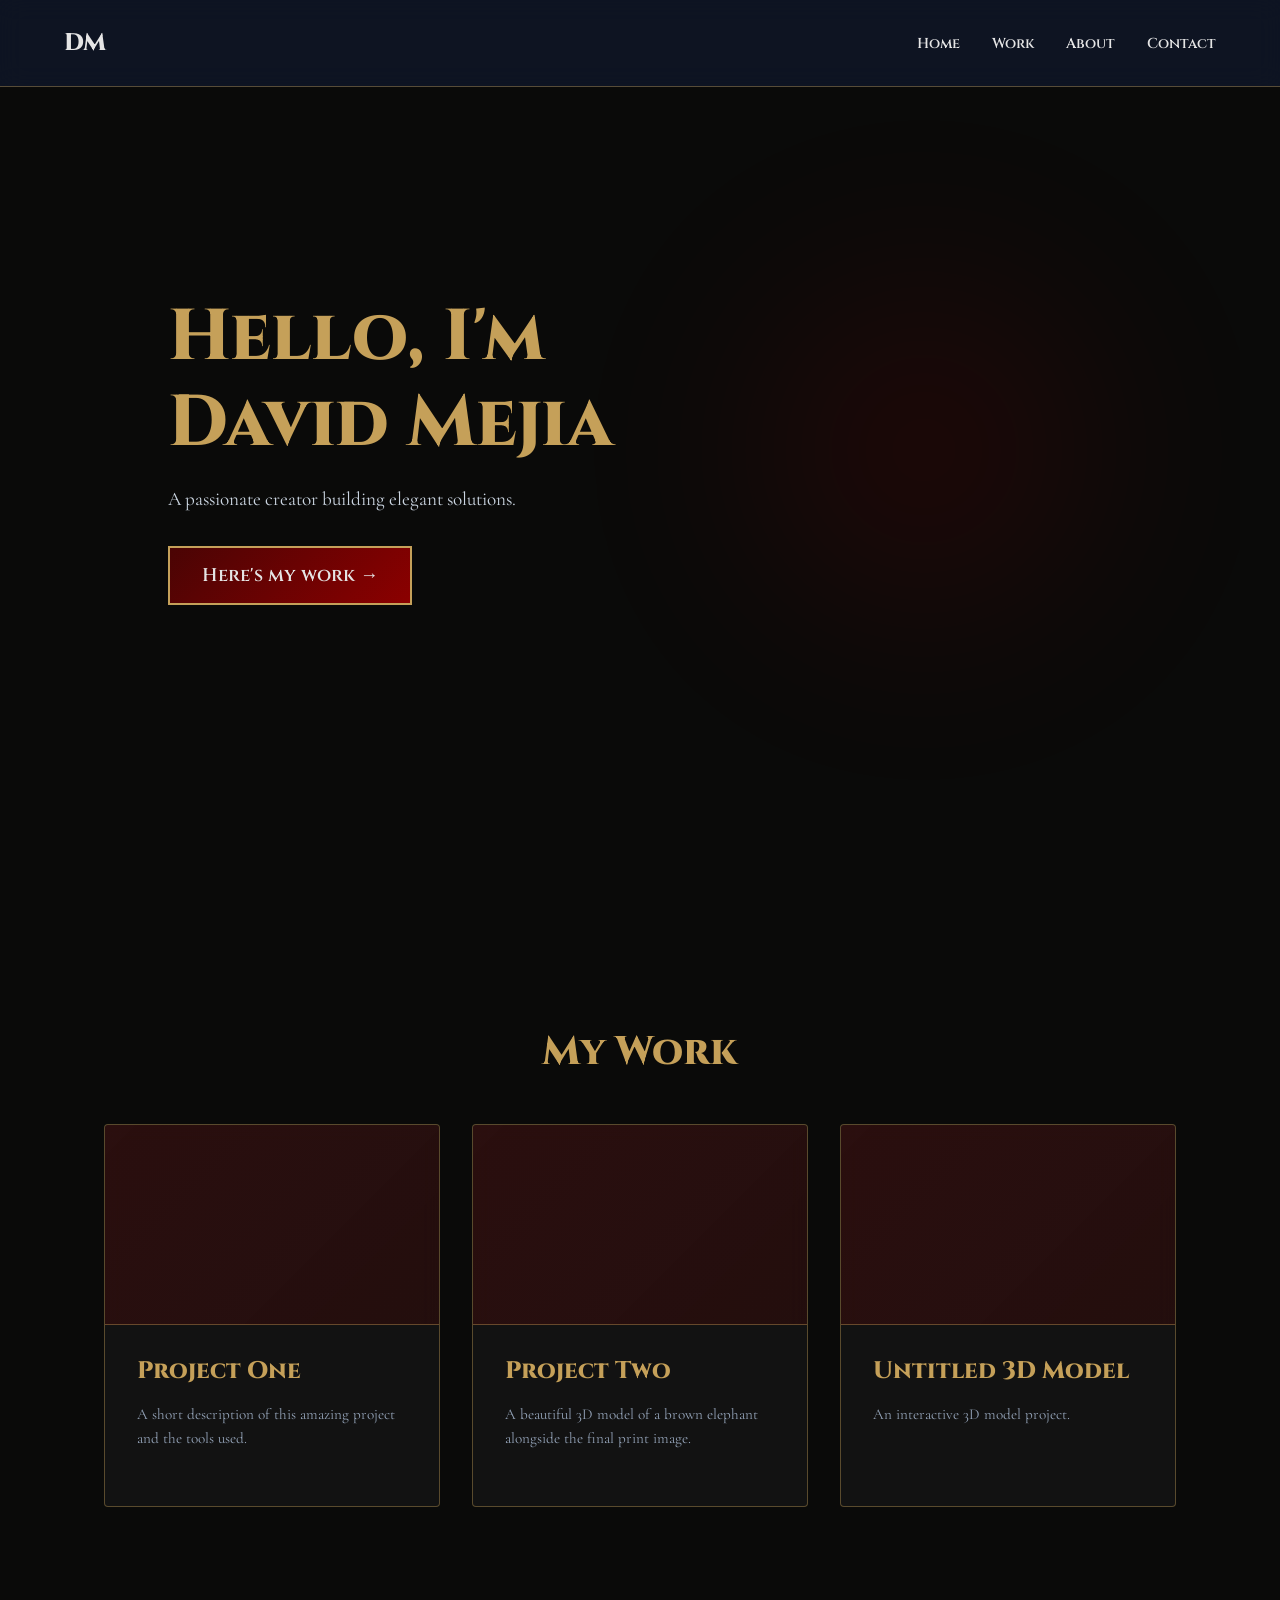
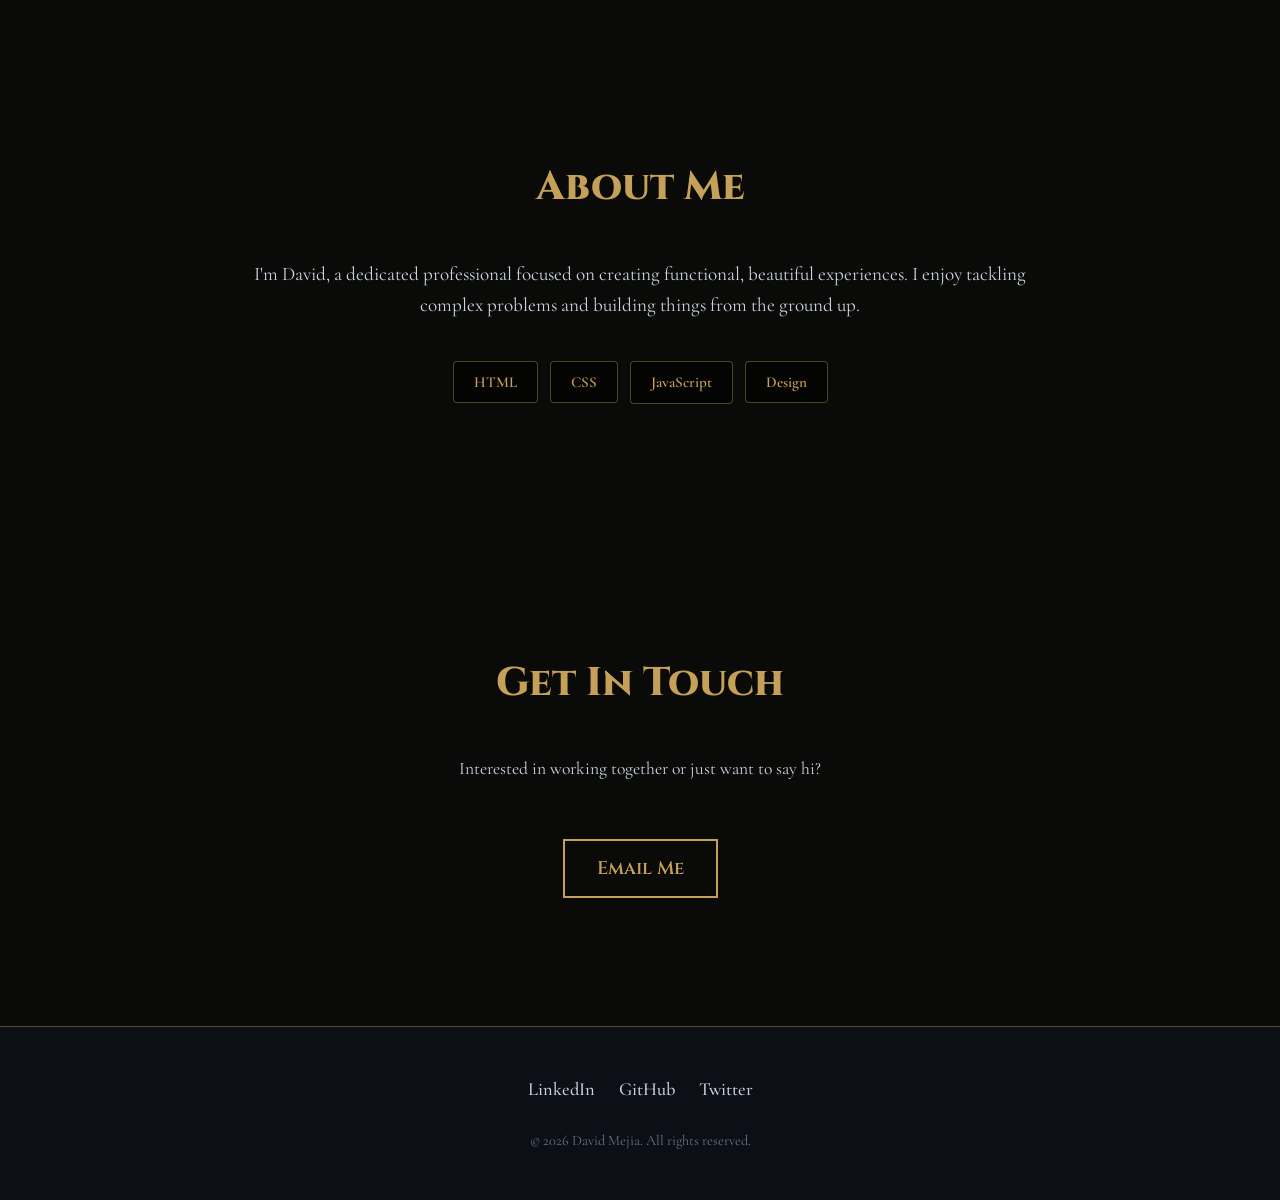
==== commit e152e0ab: "update" ====
--- a/index.html
+++ b/index.html
@@ -50,14 +50,7 @@
                     <div class="project-img-placeholder"></div>
                     <div class="project-info">
                         <h3>Project Two</h3>
-                        <p>A short description of this amazing project and the tools used.</p>
-                    </div>
-                </a>
-                <a href="work3.html" class="project-card">
-                    <div class="project-img-placeholder"></div>
-                    <div class="project-info">
-                        <h3>Brown Elephant 3D</h3>
-                        <p>A beautiful 3D model of a brown elephant.</p>
+                        <p>A beautiful 3D model of a brown elephant alongside the final print image.</p>
                     </div>
                 </a>
                 <a href="work4.html" class="project-card">
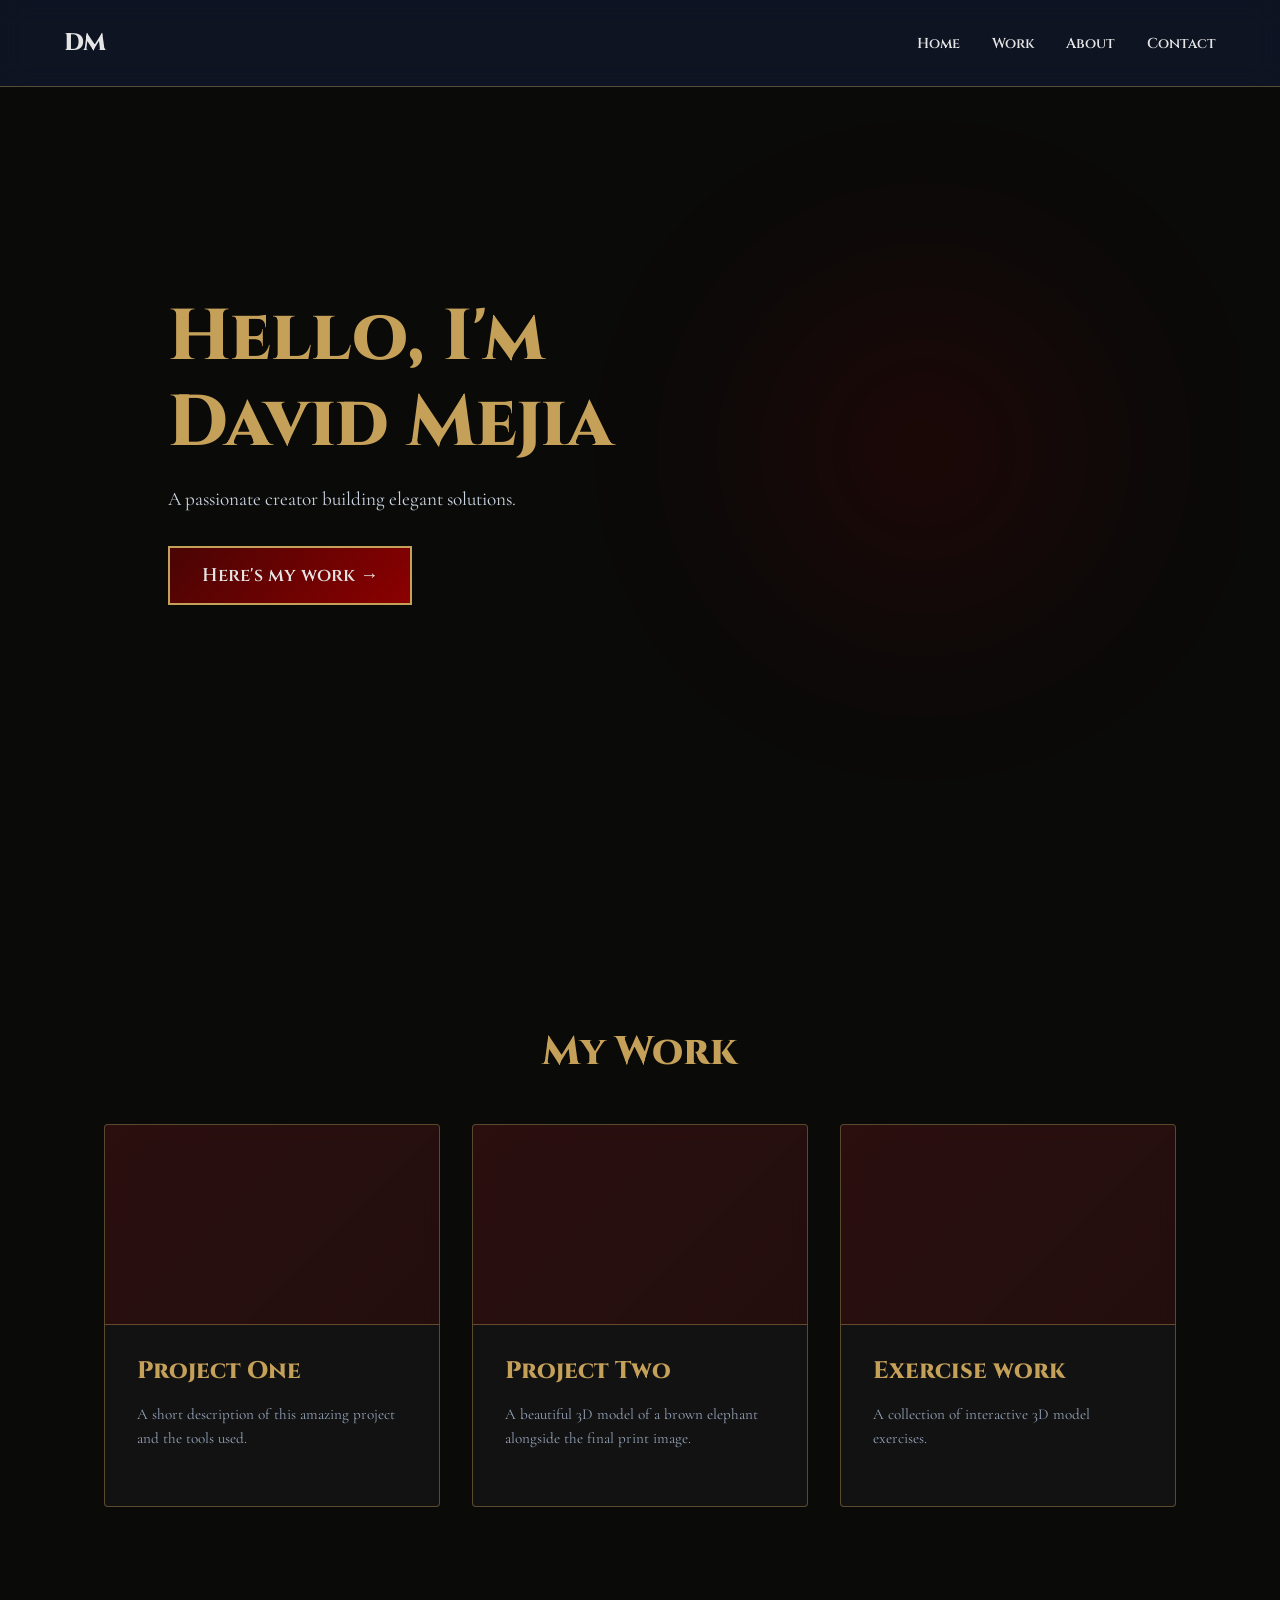
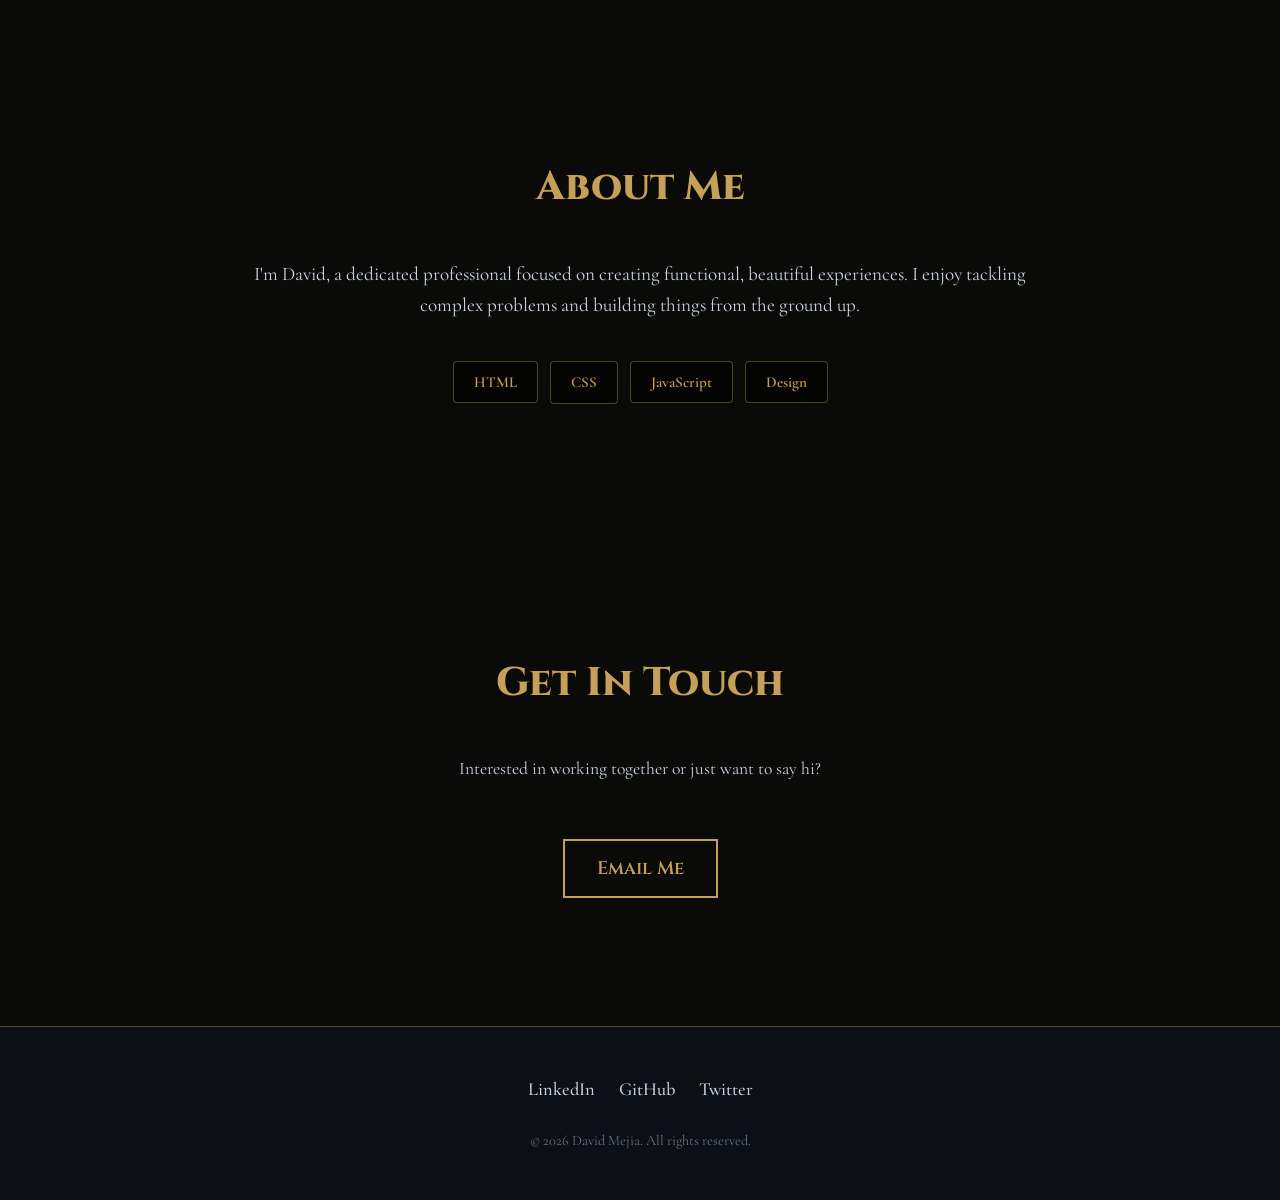
==== commit 56493247: "new addons" ====
--- a/index.html
+++ b/index.html
@@ -56,8 +56,8 @@
                 <a href="work4.html" class="project-card">
                     <div class="project-img-placeholder"></div>
                     <div class="project-info">
-                        <h3>Untitled 3D Model</h3>
-                        <p>An interactive 3D model project.</p>
+                        <h3>Exercise work</h3>
+                        <p>A collection of interactive 3D model exercises.</p>
                     </div>
                 </a>
             </div>
